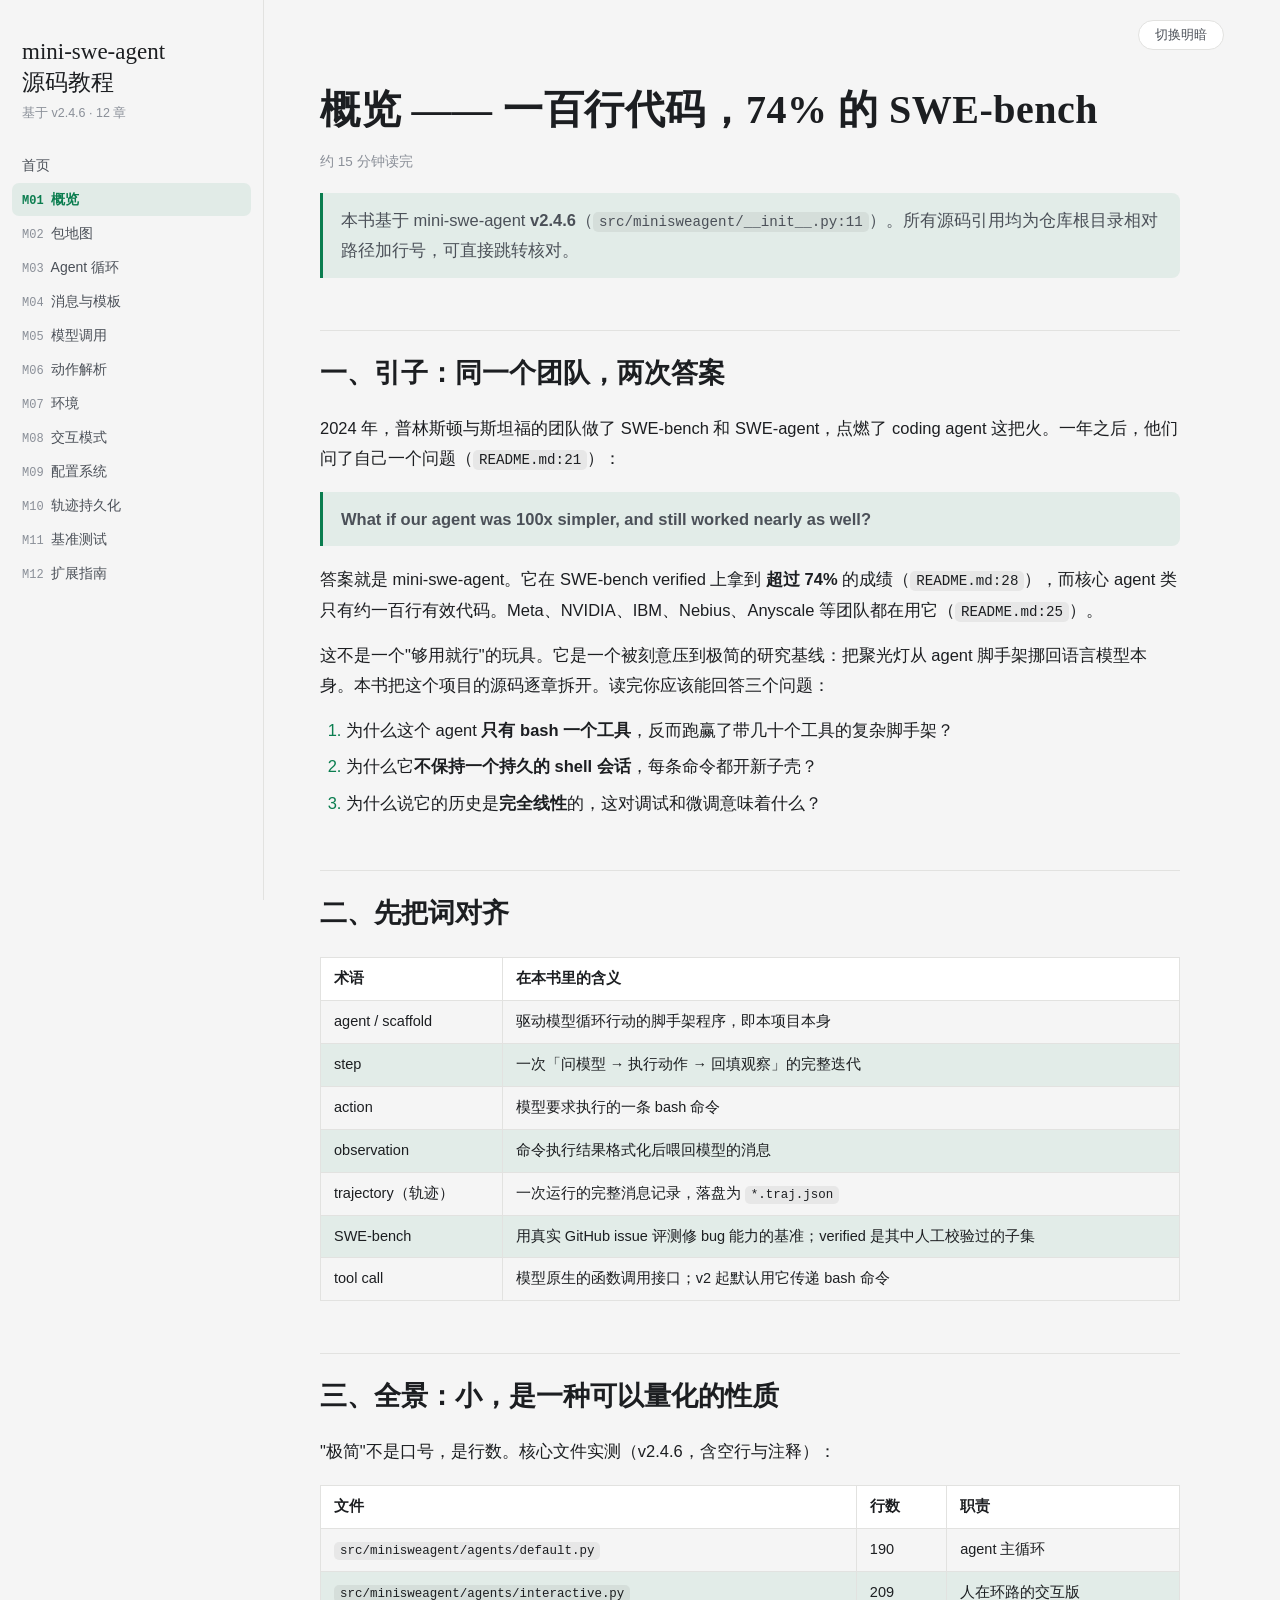
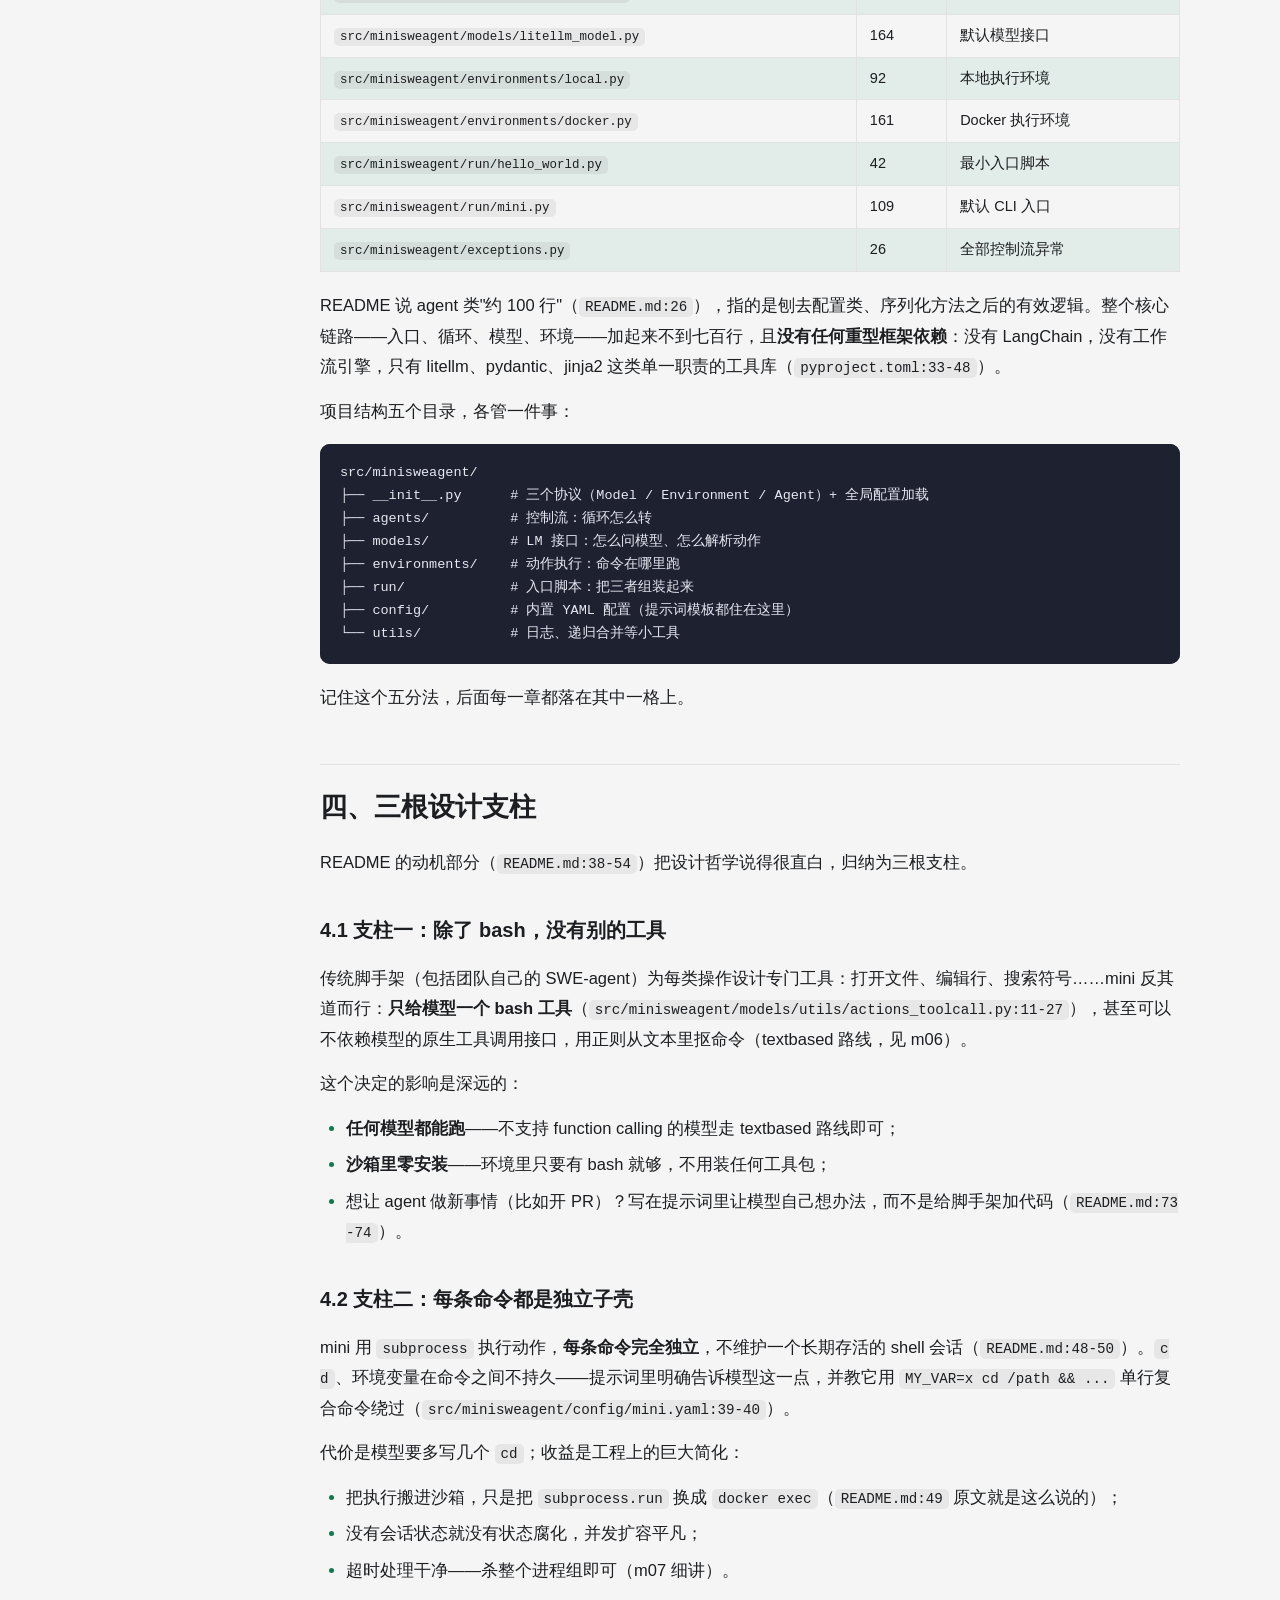
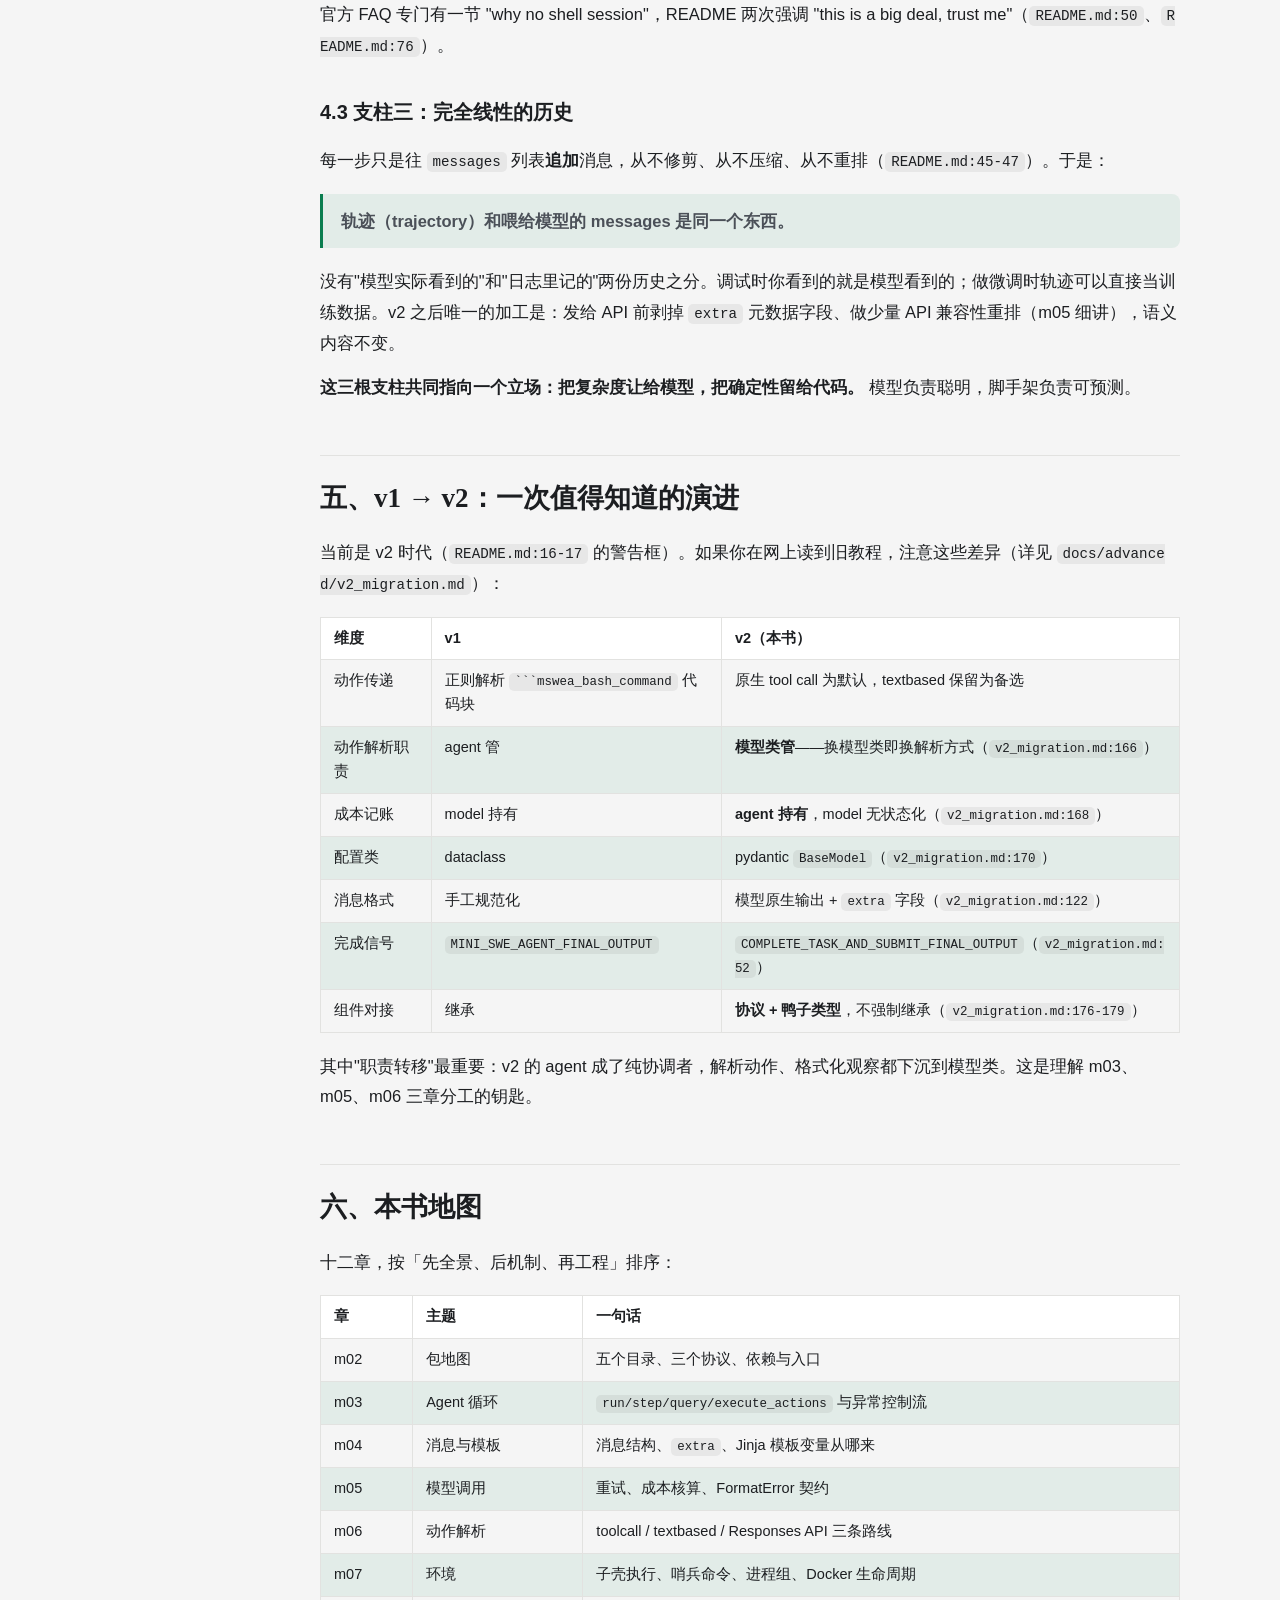
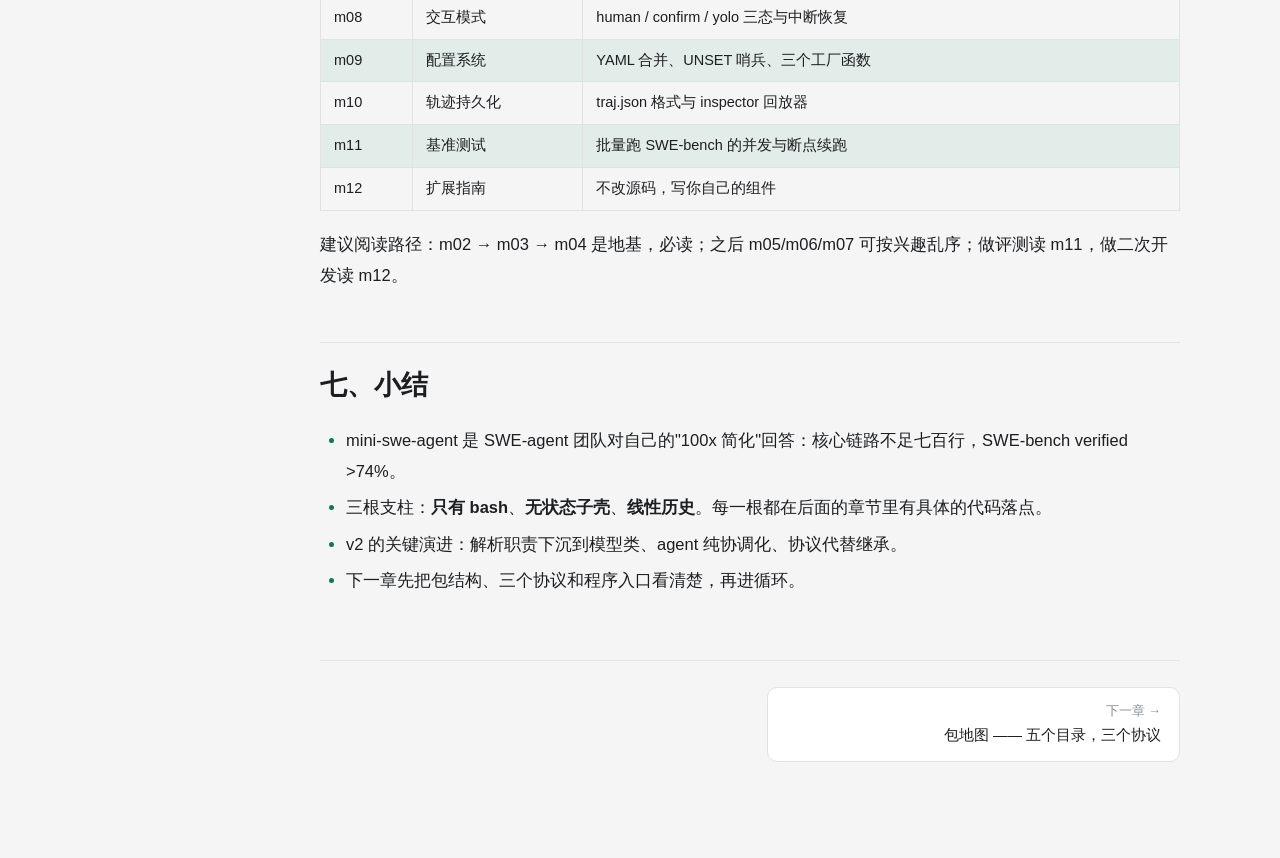
==== modules/m01-overview.html @ eee93232 "docs: mini-swe-agent 源码教程 v1.0（12 章 + 静态站点）" ====
<!DOCTYPE html>
<html lang="zh-CN">
<head>
<meta charset="utf-8">
<meta name="viewport" content="width=device-width, initial-scale=1">
<title>概览 —— 一百行代码，74% 的 SWE-bench | mini-swe-agent 源码教程</title>
<script>(function(){var t=localStorage.getItem("theme");
if(!t){t=matchMedia("(prefers-color-scheme: dark)").matches?"dark":"light";}
document.documentElement.dataset.theme=t;})();</script>
<link rel="stylesheet" href="../styles.css">
<link rel="stylesheet" href="../pygments.css">
</head>
<body>
<div class="page">
<aside class="sidebar">
  <p class="book-title">mini-swe-agent<br>源码教程</p>
  <p class="book-sub">基于 v2.4.6 · 12 章</p>
  <nav><a href="../index.html">首页</a>
<a href="../modules/m01-overview.html" class="active"><span class="no">M01</span>概览</a>
<a href="../modules/m02-package-map.html"><span class="no">M02</span>包地图</a>
<a href="../modules/m03-agent-loop.html"><span class="no">M03</span>Agent 循环</a>
<a href="../modules/m04-messages-templates.html"><span class="no">M04</span>消息与模板</a>
<a href="../modules/m05-model-call.html"><span class="no">M05</span>模型调用</a>
<a href="../modules/m06-actions.html"><span class="no">M06</span>动作解析</a>
<a href="../modules/m07-environments.html"><span class="no">M07</span>环境</a>
<a href="../modules/m08-interactive.html"><span class="no">M08</span>交互模式</a>
<a href="../modules/m09-config.html"><span class="no">M09</span>配置系统</a>
<a href="../modules/m10-trajectory.html"><span class="no">M10</span>轨迹持久化</a>
<a href="../modules/m11-swebench.html"><span class="no">M11</span>基准测试</a>
<a href="../modules/m12-extending.html"><span class="no">M12</span>扩展指南</a></nav>
</aside>
<div class="main">
  <div class="topbar"><button class="theme-toggle" onclick="toggleTheme()">切换明暗</button></div>
  <div class="content">
<h1>概览 —— 一百行代码，74% 的 SWE-bench</h1>
<p class="meta">约 15 分钟读完</p><blockquote>
<p>本书基于 mini-swe-agent <strong>v2.4.6</strong>（<code>src/minisweagent/__init__.py:11</code>）。所有源码引用均为仓库根目录相对路径加行号，可直接跳转核对。</p>
</blockquote>
<h2>一、引子：同一个团队，两次答案</h2>
<p>2024 年，普林斯顿与斯坦福的团队做了 SWE-bench 和 SWE-agent，点燃了 coding agent 这把火。一年之后，他们问了自己一个问题（<code>README.md:21</code>）：</p>
<blockquote>
<p><strong>What if our agent was 100x simpler, and still worked nearly as well?</strong></p>
</blockquote>
<p>答案就是 mini-swe-agent。它在 SWE-bench verified 上拿到 <strong>超过 74%</strong> 的成绩（<code>README.md:28</code>），而核心 agent 类只有约一百行有效代码。Meta、NVIDIA、IBM、Nebius、Anyscale 等团队都在用它（<code>README.md:25</code>）。</p>
<p>这不是一个"够用就行"的玩具。它是一个被刻意压到极简的研究基线：把聚光灯从 agent 脚手架挪回语言模型本身。本书把这个项目的源码逐章拆开。读完你应该能回答三个问题：</p>
<ol>
<li>为什么这个 agent <strong>只有 bash 一个工具</strong>，反而跑赢了带几十个工具的复杂脚手架？</li>
<li>为什么它<strong>不保持一个持久的 shell 会话</strong>，每条命令都开新子壳？</li>
<li>为什么说它的历史是<strong>完全线性</strong>的，这对调试和微调意味着什么？</li>
</ol>
<h2>二、先把词对齐</h2>
<div class="table-wrap"><table>
<thead>
<tr>
<th>术语</th>
<th>在本书里的含义</th>
</tr>
</thead>
<tbody>
<tr>
<td>agent / scaffold</td>
<td>驱动模型循环行动的脚手架程序，即本项目本身</td>
</tr>
<tr>
<td>step</td>
<td>一次「问模型 → 执行动作 → 回填观察」的完整迭代</td>
</tr>
<tr>
<td>action</td>
<td>模型要求执行的一条 bash 命令</td>
</tr>
<tr>
<td>observation</td>
<td>命令执行结果格式化后喂回模型的消息</td>
</tr>
<tr>
<td>trajectory（轨迹）</td>
<td>一次运行的完整消息记录，落盘为 <code>*.traj.json</code></td>
</tr>
<tr>
<td>SWE-bench</td>
<td>用真实 GitHub issue 评测修 bug 能力的基准；verified 是其中人工校验过的子集</td>
</tr>
<tr>
<td>tool call</td>
<td>模型原生的函数调用接口；v2 起默认用它传递 bash 命令</td>
</tr>
</tbody>
</table></div>
<h2>三、全景：小，是一种可以量化的性质</h2>
<p>"极简"不是口号，是行数。核心文件实测（v2.4.6，含空行与注释）：</p>
<div class="table-wrap"><table>
<thead>
<tr>
<th>文件</th>
<th>行数</th>
<th>职责</th>
</tr>
</thead>
<tbody>
<tr>
<td><code>src/minisweagent/agents/default.py</code></td>
<td>190</td>
<td>agent 主循环</td>
</tr>
<tr>
<td><code>src/minisweagent/agents/interactive.py</code></td>
<td>209</td>
<td>人在环路的交互版</td>
</tr>
<tr>
<td><code>src/minisweagent/models/litellm_model.py</code></td>
<td>164</td>
<td>默认模型接口</td>
</tr>
<tr>
<td><code>src/minisweagent/environments/local.py</code></td>
<td>92</td>
<td>本地执行环境</td>
</tr>
<tr>
<td><code>src/minisweagent/environments/docker.py</code></td>
<td>161</td>
<td>Docker 执行环境</td>
</tr>
<tr>
<td><code>src/minisweagent/run/hello_world.py</code></td>
<td>42</td>
<td>最小入口脚本</td>
</tr>
<tr>
<td><code>src/minisweagent/run/mini.py</code></td>
<td>109</td>
<td>默认 CLI 入口</td>
</tr>
<tr>
<td><code>src/minisweagent/exceptions.py</code></td>
<td>26</td>
<td>全部控制流异常</td>
</tr>
</tbody>
</table></div>
<p>README 说 agent 类"约 100 行"（<code>README.md:26</code>），指的是刨去配置类、序列化方法之后的有效逻辑。整个核心链路——入口、循环、模型、环境——加起来不到七百行，且<strong>没有任何重型框架依赖</strong>：没有 LangChain，没有工作流引擎，只有 litellm、pydantic、jinja2 这类单一职责的工具库（<code>pyproject.toml:33-48</code>）。</p>
<p>项目结构五个目录，各管一件事：</p>
<div class="codehilite"><pre><span></span><code>src/minisweagent/
├── __init__.py      # 三个协议（Model / Environment / Agent）+ 全局配置加载
├── agents/          # 控制流：循环怎么转
├── models/          # LM 接口：怎么问模型、怎么解析动作
├── environments/    # 动作执行：命令在哪里跑
├── run/             # 入口脚本：把三者组装起来
├── config/          # 内置 YAML 配置（提示词模板都住在这里）
└── utils/           # 日志、递归合并等小工具
</code></pre></div>

<p>记住这个五分法，后面每一章都落在其中一格上。</p>
<h2>四、三根设计支柱</h2>
<p>README 的动机部分（<code>README.md:38-54</code>）把设计哲学说得很直白，归纳为三根支柱。</p>
<h3>4.1 支柱一：除了 bash，没有别的工具</h3>
<p>传统脚手架（包括团队自己的 SWE-agent）为每类操作设计专门工具：打开文件、编辑行、搜索符号……mini 反其道而行：<strong>只给模型一个 bash 工具</strong>（<code>src/minisweagent/models/utils/actions_toolcall.py:11-27</code>），甚至可以不依赖模型的原生工具调用接口，用正则从文本里抠命令（textbased 路线，见 m06）。</p>
<p>这个决定的影响是深远的：</p>
<ul>
<li><strong>任何模型都能跑</strong>——不支持 function calling 的模型走 textbased 路线即可；</li>
<li><strong>沙箱里零安装</strong>——环境里只要有 bash 就够，不用装任何工具包；</li>
<li>想让 agent 做新事情（比如开 PR）？写在提示词里让模型自己想办法，而不是给脚手架加代码（<code>README.md:73-74</code>）。</li>
</ul>
<h3>4.2 支柱二：每条命令都是独立子壳</h3>
<p>mini 用 <code>subprocess</code> 执行动作，<strong>每条命令完全独立</strong>，不维护一个长期存活的 shell 会话（<code>README.md:48-50</code>）。<code>cd</code>、环境变量在命令之间不持久——提示词里明确告诉模型这一点，并教它用 <code>MY_VAR=x cd /path &amp;&amp; ...</code> 单行复合命令绕过（<code>src/minisweagent/config/mini.yaml:39-40</code>）。</p>
<p>代价是模型要多写几个 <code>cd</code>；收益是工程上的巨大简化：</p>
<ul>
<li>把执行搬进沙箱，只是把 <code>subprocess.run</code> 换成 <code>docker exec</code>（<code>README.md:49</code> 原文就是这么说的）；</li>
<li>没有会话状态就没有状态腐化，并发扩容平凡；</li>
<li>超时处理干净——杀整个进程组即可（m07 细讲）。</li>
</ul>
<p>官方 FAQ 专门有一节 "why no shell session"，README 两次强调 "this is a big deal, trust me"（<code>README.md:50</code>、<code>README.md:76</code>）。</p>
<h3>4.3 支柱三：完全线性的历史</h3>
<p>每一步只是往 <code>messages</code> 列表<strong>追加</strong>消息，从不修剪、从不压缩、从不重排（<code>README.md:45-47</code>）。于是：</p>
<blockquote>
<p><strong>轨迹（trajectory）和喂给模型的 messages 是同一个东西。</strong></p>
</blockquote>
<p>没有"模型实际看到的"和"日志里记的"两份历史之分。调试时你看到的就是模型看到的；做微调时轨迹可以直接当训练数据。v2 之后唯一的加工是：发给 API 前剥掉 <code>extra</code> 元数据字段、做少量 API 兼容性重排（m05 细讲），语义内容不变。</p>
<p><strong>这三根支柱共同指向一个立场：把复杂度让给模型，把确定性留给代码。</strong> 模型负责聪明，脚手架负责可预测。</p>
<h2>五、v1 → v2：一次值得知道的演进</h2>
<p>当前是 v2 时代（<code>README.md:16-17</code> 的警告框）。如果你在网上读到旧教程，注意这些差异（详见 <code>docs/advanced/v2_migration.md</code>）：</p>
<div class="table-wrap"><table>
<thead>
<tr>
<th>维度</th>
<th>v1</th>
<th>v2（本书）</th>
</tr>
</thead>
<tbody>
<tr>
<td>动作传递</td>
<td>正则解析 <code>```mswea_bash_command</code> 代码块</td>
<td>原生 tool call 为默认，textbased 保留为备选</td>
</tr>
<tr>
<td>动作解析职责</td>
<td>agent 管</td>
<td><strong>模型类管</strong>——换模型类即换解析方式（<code>v2_migration.md:166</code>）</td>
</tr>
<tr>
<td>成本记账</td>
<td>model 持有</td>
<td><strong>agent 持有</strong>，model 无状态化（<code>v2_migration.md:168</code>）</td>
</tr>
<tr>
<td>配置类</td>
<td>dataclass</td>
<td>pydantic <code>BaseModel</code>（<code>v2_migration.md:170</code>）</td>
</tr>
<tr>
<td>消息格式</td>
<td>手工规范化</td>
<td>模型原生输出 + <code>extra</code> 字段（<code>v2_migration.md:122</code>）</td>
</tr>
<tr>
<td>完成信号</td>
<td><code>MINI_SWE_AGENT_FINAL_OUTPUT</code></td>
<td><code>COMPLETE_TASK_AND_SUBMIT_FINAL_OUTPUT</code>（<code>v2_migration.md:52</code>）</td>
</tr>
<tr>
<td>组件对接</td>
<td>继承</td>
<td><strong>协议 + 鸭子类型</strong>，不强制继承（<code>v2_migration.md:176-179</code>）</td>
</tr>
</tbody>
</table></div>
<p>其中"职责转移"最重要：v2 的 agent 成了纯协调者，解析动作、格式化观察都下沉到模型类。这是理解 m03、m05、m06 三章分工的钥匙。</p>
<h2>六、本书地图</h2>
<p>十二章，按「先全景、后机制、再工程」排序：</p>
<div class="table-wrap"><table>
<thead>
<tr>
<th>章</th>
<th>主题</th>
<th>一句话</th>
</tr>
</thead>
<tbody>
<tr>
<td>m02</td>
<td>包地图</td>
<td>五个目录、三个协议、依赖与入口</td>
</tr>
<tr>
<td>m03</td>
<td>Agent 循环</td>
<td><code>run/step/query/execute_actions</code> 与异常控制流</td>
</tr>
<tr>
<td>m04</td>
<td>消息与模板</td>
<td>消息结构、<code>extra</code>、Jinja 模板变量从哪来</td>
</tr>
<tr>
<td>m05</td>
<td>模型调用</td>
<td>重试、成本核算、FormatError 契约</td>
</tr>
<tr>
<td>m06</td>
<td>动作解析</td>
<td>toolcall / textbased / Responses API 三条路线</td>
</tr>
<tr>
<td>m07</td>
<td>环境</td>
<td>子壳执行、哨兵命令、进程组、Docker 生命周期</td>
</tr>
<tr>
<td>m08</td>
<td>交互模式</td>
<td>human / confirm / yolo 三态与中断恢复</td>
</tr>
<tr>
<td>m09</td>
<td>配置系统</td>
<td>YAML 合并、UNSET 哨兵、三个工厂函数</td>
</tr>
<tr>
<td>m10</td>
<td>轨迹持久化</td>
<td>traj.json 格式与 inspector 回放器</td>
</tr>
<tr>
<td>m11</td>
<td>基准测试</td>
<td>批量跑 SWE-bench 的并发与断点续跑</td>
</tr>
<tr>
<td>m12</td>
<td>扩展指南</td>
<td>不改源码，写你自己的组件</td>
</tr>
</tbody>
</table></div>
<p>建议阅读路径：m02 → m03 → m04 是地基，必读；之后 m05/m06/m07 可按兴趣乱序；做评测读 m11，做二次开发读 m12。</p>
<h2>七、小结</h2>
<ul>
<li>mini-swe-agent 是 SWE-agent 团队对自己的"100x 简化"回答：核心链路不足七百行，SWE-bench verified &gt;74%。</li>
<li>三根支柱：<strong>只有 bash</strong>、<strong>无状态子壳</strong>、<strong>线性历史</strong>。每一根都在后面的章节里有具体的代码落点。</li>
<li>v2 的关键演进：解析职责下沉到模型类、agent 纯协调化、协议代替继承。</li>
<li>下一章先把包结构、三个协议和程序入口看清楚，再进循环。</li>
</ul>
<div class="pager"><a class="next" href="m02-package-map.html"><span class="dir">下一章 →</span>包地图 —— 五个目录，三个协议</a></div>
  </div>
</div>
</div>
<script>function toggleTheme(){var h=document.documentElement;
var t=h.dataset.theme==="dark"?"light":"dark";h.dataset.theme=t;localStorage.setItem("theme",t);}</script>
</body>
</html>
---- styles.css ----
/* mini-swe-agent 源码教程 —— 无框架手写样式
   设计参考 pi-agent-book：纸面底色 / 暗色模式 / 衬线标题 / 常暗代码块 */

:root {
  --paper: #f5f5f5;
  --panel: #ffffff;
  --ink: #1c1e21;
  --ink-soft: #4b5058;
  --ink-faint: #8a8f98;
  --line: #e2e2e0;
  --accent: #0a7d4f;
  --accent-soft: rgba(10, 125, 79, 0.08);
  --code-bg: #1e2130;
  --code-ink: #e6e8f0;
  --inline-code-bg: rgba(0, 0, 0, 0.06);
  --font-display: "Instrument Serif", "Noto Serif SC", "Songti SC", "SimSun", Georgia, serif;
  --font-body: -apple-system, "Segoe UI", "PingFang SC", "Hiragino Sans GB", "Microsoft YaHei", sans-serif;
  --font-mono: "SF Mono", "Cascadia Code", Consolas, "Courier New", monospace;
  --page-max: 1480px;
  --sidebar-w: 264px;
  --fs-h1: 40px;
  --fs-h2: 27px;
  --fs-h3: 20px;
}

html[data-theme="dark"] {
  --paper: #16181f;
  --panel: #1d2029;
  --ink: #e4e6eb;
  --ink-soft: #a8adb8;
  --ink-faint: #6b7180;
  --line: #2c303c;
  --accent: #4cc38a;
  --accent-soft: rgba(76, 195, 138, 0.1);
  --inline-code-bg: rgba(255, 255, 255, 0.09);
}

* { box-sizing: border-box; }

html { scroll-behavior: smooth; }

body {
  margin: 0;
  background: var(--paper);
  color: var(--ink);
  font-family: var(--font-body);
  font-size: 16.5px;
  line-height: 1.85;
  transition: background 0.25s, color 0.25s;
}

/* ===== 布局骨架 ===== */
.page {
  max-width: var(--page-max);
  margin: 0 auto;
  display: flex;
  min-height: 100vh;
}

.sidebar {
  width: var(--sidebar-w);
  flex-shrink: 0;
  border-right: 1px solid var(--line);
  padding: 36px 22px 40px;
  position: sticky;
  top: 0;
  height: 100vh;
  overflow-y: auto;
}

.sidebar .book-title {
  font-family: var(--font-display);
  font-size: 23px;
  line-height: 1.35;
  margin: 0 0 4px;
}

.sidebar .book-sub {
  font-size: 12.5px;
  color: var(--ink-faint);
  margin: 0 0 24px;
}

.sidebar nav a {
  display: block;
  padding: 6px 10px;
  margin: 1px -10px;
  border-radius: 7px;
  color: var(--ink-soft);
  text-decoration: none;
  font-size: 14px;
  line-height: 1.5;
}

.sidebar nav a:hover { background: var(--accent-soft); color: var(--ink); }
.sidebar nav a.active { background: var(--accent-soft); color: var(--accent); font-weight: 600; }
.sidebar nav a .no { color: var(--ink-faint); font-family: var(--font-mono); font-size: 12px; margin-right: 7px; }
.sidebar nav a.active .no { color: var(--accent); }

.main {
  flex: 1;
  min-width: 0;
  padding: 0 56px 80px;
}

.topbar {
  display: flex;
  justify-content: flex-end;
  align-items: center;
  gap: 14px;
  padding: 20px 0 8px;
  position: sticky;
  top: 0;
  background: var(--paper);
  z-index: 10;
}

.theme-toggle {
  border: 1px solid var(--line);
  background: var(--panel);
  color: var(--ink-soft);
  border-radius: 999px;
  padding: 5px 16px;
  font-size: 13px;
  cursor: pointer;
  font-family: var(--font-body);
}
.theme-toggle:hover { color: var(--accent); border-color: var(--accent); }

.content { max-width: 860px; }

/* ===== 正文排版 ===== */
.content h1 {
  font-family: var(--font-display);
  font-size: var(--fs-h1);
  line-height: 1.3;
  font-weight: 600;
  margin: 26px 0 10px;
  letter-spacing: 0.5px;
}

.content h2 {
  font-family: var(--font-display);
  font-size: var(--fs-h2);
  font-weight: 600;
  margin: 52px 0 14px;
  padding-top: 18px;
  border-top: 1px solid var(--line);
}

.content h3 {
  font-size: var(--fs-h3);
  font-weight: 600;
  margin: 34px 0 10px;
}

.content p { margin: 14px 0; }

.content a { color: var(--accent); text-decoration: none; }
.content a:hover { text-decoration: underline; }

.content strong { font-weight: 650; }

.content blockquote {
  margin: 18px 0;
  padding: 4px 18px;
  border-left: 3px solid var(--accent);
  background: var(--accent-soft);
  border-radius: 0 8px 8px 0;
  color: var(--ink-soft);
}
.content blockquote p { margin: 8px 0; }

.meta {
  color: var(--ink-faint);
  font-size: 13.5px;
  margin: 6px 0 30px;
}

/* ===== 代码 ===== */
.content code {
  font-family: var(--font-mono);
  font-size: 0.86em;
  background: var(--inline-code-bg);
  padding: 2px 6px;
  border-radius: 5px;
  word-break: break-all;
}

.content pre {
  background: var(--code-bg);
  color: var(--code-ink);
  border-radius: 10px;
  padding: 18px 20px;
  overflow-x: auto;
  font-size: 13.5px;
  line-height: 1.7;
  margin: 18px 0;
}

.content pre code {
  background: none;
  padding: 0;
  font-size: inherit;
  word-break: normal;
  color: inherit;
}

.codehilite { background: var(--code-bg); border-radius: 10px; margin: 18px 0; }
.codehilite pre { margin: 0; }

/* ===== 表格 ===== */
.table-wrap { overflow-x: auto; margin: 18px 0; }

.content table {
  border-collapse: collapse;
  width: 100%;
  font-size: 14.5px;
  line-height: 1.65;
}

.content th, .content td {
  border: 1px solid var(--line);
  padding: 9px 13px;
  text-align: left;
  vertical-align: top;
  overflow-wrap: break-word;
}

.content th { background: var(--panel); font-weight: 650; }
.content tr:nth-child(even) td { background: var(--accent-soft); }

/* ===== 列表 ===== */
.content ul, .content ol { padding-left: 26px; margin: 14px 0; }
.content li { margin: 6px 0; }
.content li::marker { color: var(--accent); }

/* ===== 上一章 / 下一章 ===== */
.pager {
  display: flex;
  justify-content: space-between;
  gap: 16px;
  margin-top: 64px;
  padding-top: 26px;
  border-top: 1px solid var(--line);
}

.pager a {
  flex: 1;
  max-width: 48%;
  border: 1px solid var(--line);
  border-radius: 10px;
  padding: 14px 18px;
  text-decoration: none;
  color: var(--ink);
  background: var(--panel);
  font-size: 14.5px;
  line-height: 1.55;
}
.pager a:hover { border-color: var(--accent); }
.pager a.next { text-align: right; margin-left: auto; }
.pager .dir { display: block; color: var(--ink-faint); font-size: 12.5px; margin-bottom: 3px; }
.pager a:hover .dir { color: var(--accent); }

/* ===== 首页 ===== */
.hero { padding: 72px 0 20px; max-width: 860px; }
.hero h1 {
  font-family: var(--font-display);
  font-size: 52px;
  line-height: 1.2;
  margin: 0 0 16px;
  font-weight: 600;
}
.hero .tagline { font-size: 18px; color: var(--ink-soft); margin: 0 0 10px; }
.hero .stats { color: var(--ink-faint); font-size: 14px; font-family: var(--font-mono); }

.cards {
  display: grid;
  grid-template-columns: repeat(auto-fill, minmax(330px, 1fr));
  gap: 18px;
  margin: 44px 0 60px;
  max-width: 1100px;
}

.card {
  border: 1px solid var(--line);
  border-radius: 12px;
  padding: 22px 24px;
  background: var(--panel);
  text-decoration: none;
  color: var(--ink);
  display: block;
  transition: border-color 0.15s, transform 0.15s;
}
.card:hover { border-color: var(--accent); transform: translateY(-2px); }
.card .no { font-family: var(--font-mono); font-size: 12.5px; color: var(--accent); letter-spacing: 1px; }
.card h3 { font-family: var(--font-display); font-size: 20px; margin: 8px 0 8px; line-height: 1.4; font-weight: 600; }
.card p { margin: 0; font-size: 14px; color: var(--ink-soft); line-height: 1.7; }
.card .rt { display: block; margin-top: 12px; font-size: 12px; color: var(--ink-faint); font-family: var(--font-mono); }

.colophon {
  max-width: 860px;
  color: var(--ink-faint);
  font-size: 13.5px;
  border-top: 1px solid var(--line);
  padding-top: 22px;
  padding-bottom: 40px;
  line-height: 1.8;
}
.colophon a { color: var(--accent); text-decoration: none; }

/* ===== 响应式 ===== */
@media (max-width: 960px) {
  .sidebar { display: none; }
  .main { padding: 0 22px 60px; }
  :root { --fs-h1: 30px; --fs-h2: 23px; }
  .hero h1 { font-size: 36px; }
  .hero { padding-top: 40px; }
}
---- pygments.css ----
pre { line-height: 125%; }
td.linenos .normal { color: inherit; background-color: transparent; padding-left: 5px; padding-right: 5px; }
span.linenos { color: inherit; background-color: transparent; padding-left: 5px; padding-right: 5px; }
td.linenos .special { color: #000000; background-color: #ffffc0; padding-left: 5px; padding-right: 5px; }
span.linenos.special { color: #000000; background-color: #ffffc0; padding-left: 5px; padding-right: 5px; }
.codehilite .hll { background-color: #49483e }
.codehilite { background: #272822; color: #F8F8F2 }
.codehilite .c { color: #959077 } /* Comment */
.codehilite .err { color: #ED007E; background-color: #1E0010 } /* Error */
.codehilite .esc { color: #F8F8F2 } /* Escape */
.codehilite .g { color: #F8F8F2 } /* Generic */
.codehilite .k { color: #66D9EF } /* Keyword */
.codehilite .l { color: #AE81FF } /* Literal */
.codehilite .n { color: #F8F8F2 } /* Name */
.codehilite .o { color: #FF4689 } /* Operator */
.codehilite .x { color: #F8F8F2 } /* Other */
.codehilite .p { color: #F8F8F2 } /* Punctuation */
.codehilite .ch { color: #959077 } /* Comment.Hashbang */
.codehilite .cm { color: #959077 } /* Comment.Multiline */
.codehilite .cp { color: #959077 } /* Comment.Preproc */
.codehilite .cpf { color: #959077 } /* Comment.PreprocFile */
.codehilite .c1 { color: #959077 } /* Comment.Single */
.codehilite .cs { color: #959077 } /* Comment.Special */
.codehilite .gd { color: #FF4689 } /* Generic.Deleted */
.codehilite .ge { color: #F8F8F2; font-style: italic } /* Generic.Emph */
.codehilite .ges { color: #F8F8F2; font-weight: bold; font-style: italic } /* Generic.EmphStrong */
.codehilite .gr { color: #FF4689 } /* Generic.Error */
.codehilite .gh { color: #F8F8F2 } /* Generic.Heading */
.codehilite .gi { color: #A6E22E } /* Generic.Inserted */
.codehilite .go { color: #66D9EF } /* Generic.Output */
.codehilite .gp { color: #FF4689; font-weight: bold } /* Generic.Prompt */
.codehilite .gs { color: #F8F8F2; font-weight: bold } /* Generic.Strong */
.codehilite .gu { color: #959077 } /* Generic.Subheading */
.codehilite .gt { color: #66D9EF } /* Generic.Traceback */
.codehilite .kc { color: #66D9EF } /* Keyword.Constant */
.codehilite .kd { color: #66D9EF } /* Keyword.Declaration */
.codehilite .kn { color: #FF4689 } /* Keyword.Namespace */
.codehilite .kp { color: #66D9EF } /* Keyword.Pseudo */
.codehilite .kr { color: #66D9EF } /* Keyword.Reserved */
.codehilite .kt { color: #66D9EF } /* Keyword.Type */
.codehilite .ld { color: #E6DB74 } /* Literal.Date */
.codehilite .m { color: #AE81FF } /* Literal.Number */
.codehilite .s { color: #E6DB74 } /* Literal.String */
.codehilite .na { color: #A6E22E } /* Name.Attribute */
.codehilite .nb { color: #A6E22E } /* Name.Builtin */
.codehilite .nc { color: #A6E22E } /* Name.Class */
.codehilite .no { color: #66D9EF } /* Name.Constant */
.codehilite .nd { color: #A6E22E } /* Name.Decorator */
.codehilite .ni { color: #F8F8F2 } /* Name.Entity */
.codehilite .ne { color: #A6E22E } /* Name.Exception */
.codehilite .nf { color: #A6E22E } /* Name.Function */
.codehilite .nl { color: #F8F8F2 } /* Name.Label */
.codehilite .nn { color: #F8F8F2 } /* Name.Namespace */
.codehilite .nx { color: #A6E22E } /* Name.Other */
.codehilite .py { color: #F8F8F2 } /* Name.Property */
.codehilite .nt { color: #FF4689 } /* Name.Tag */
.codehilite .nv { color: #F8F8F2 } /* Name.Variable */
.codehilite .ow { color: #FF4689 } /* Operator.Word */
.codehilite .pm { color: #F8F8F2 } /* Punctuation.Marker */
.codehilite .w { color: #F8F8F2 } /* Text.Whitespace */
.codehilite .mb { color: #AE81FF } /* Literal.Number.Bin */
.codehilite .mf { color: #AE81FF } /* Literal.Number.Float */
.codehilite .mh { color: #AE81FF } /* Literal.Number.Hex */
.codehilite .mi { color: #AE81FF } /* Literal.Number.Integer */
.codehilite .mo { color: #AE81FF } /* Literal.Number.Oct */
.codehilite .sa { color: #E6DB74 } /* Literal.String.Affix */
.codehilite .sb { color: #E6DB74 } /* Literal.String.Backtick */
.codehilite .sc { color: #E6DB74 } /* Literal.String.Char */
.codehilite .dl { color: #E6DB74 } /* Literal.String.Delimiter */
.codehilite .sd { color: #E6DB74 } /* Literal.String.Doc */
.codehilite .s2 { color: #E6DB74 } /* Literal.String.Double */
.codehilite .se { color: #AE81FF } /* Literal.String.Escape */
.codehilite .sh { color: #E6DB74 } /* Literal.String.Heredoc */
.codehilite .si { color: #E6DB74 } /* Literal.String.Interpol */
.codehilite .sx { color: #E6DB74 } /* Literal.String.Other */
.codehilite .sr { color: #E6DB74 } /* Literal.String.Regex */
.codehilite .s1 { color: #E6DB74 } /* Literal.String.Single */
.codehilite .ss { color: #E6DB74 } /* Literal.String.Symbol */
.codehilite .bp { color: #A6E22E } /* Name.Builtin.Pseudo */
.codehilite .fm { color: #A6E22E } /* Name.Function.Magic */
.codehilite .vc { color: #F8F8F2 } /* Name.Variable.Class */
.codehilite .vg { color: #F8F8F2 } /* Name.Variable.Global */
.codehilite .vi { color: #F8F8F2 } /* Name.Variable.Instance */
.codehilite .vm { color: #F8F8F2 } /* Name.Variable.Magic */
.codehilite .il { color: #AE81FF } /* Literal.Number.Integer.Long */
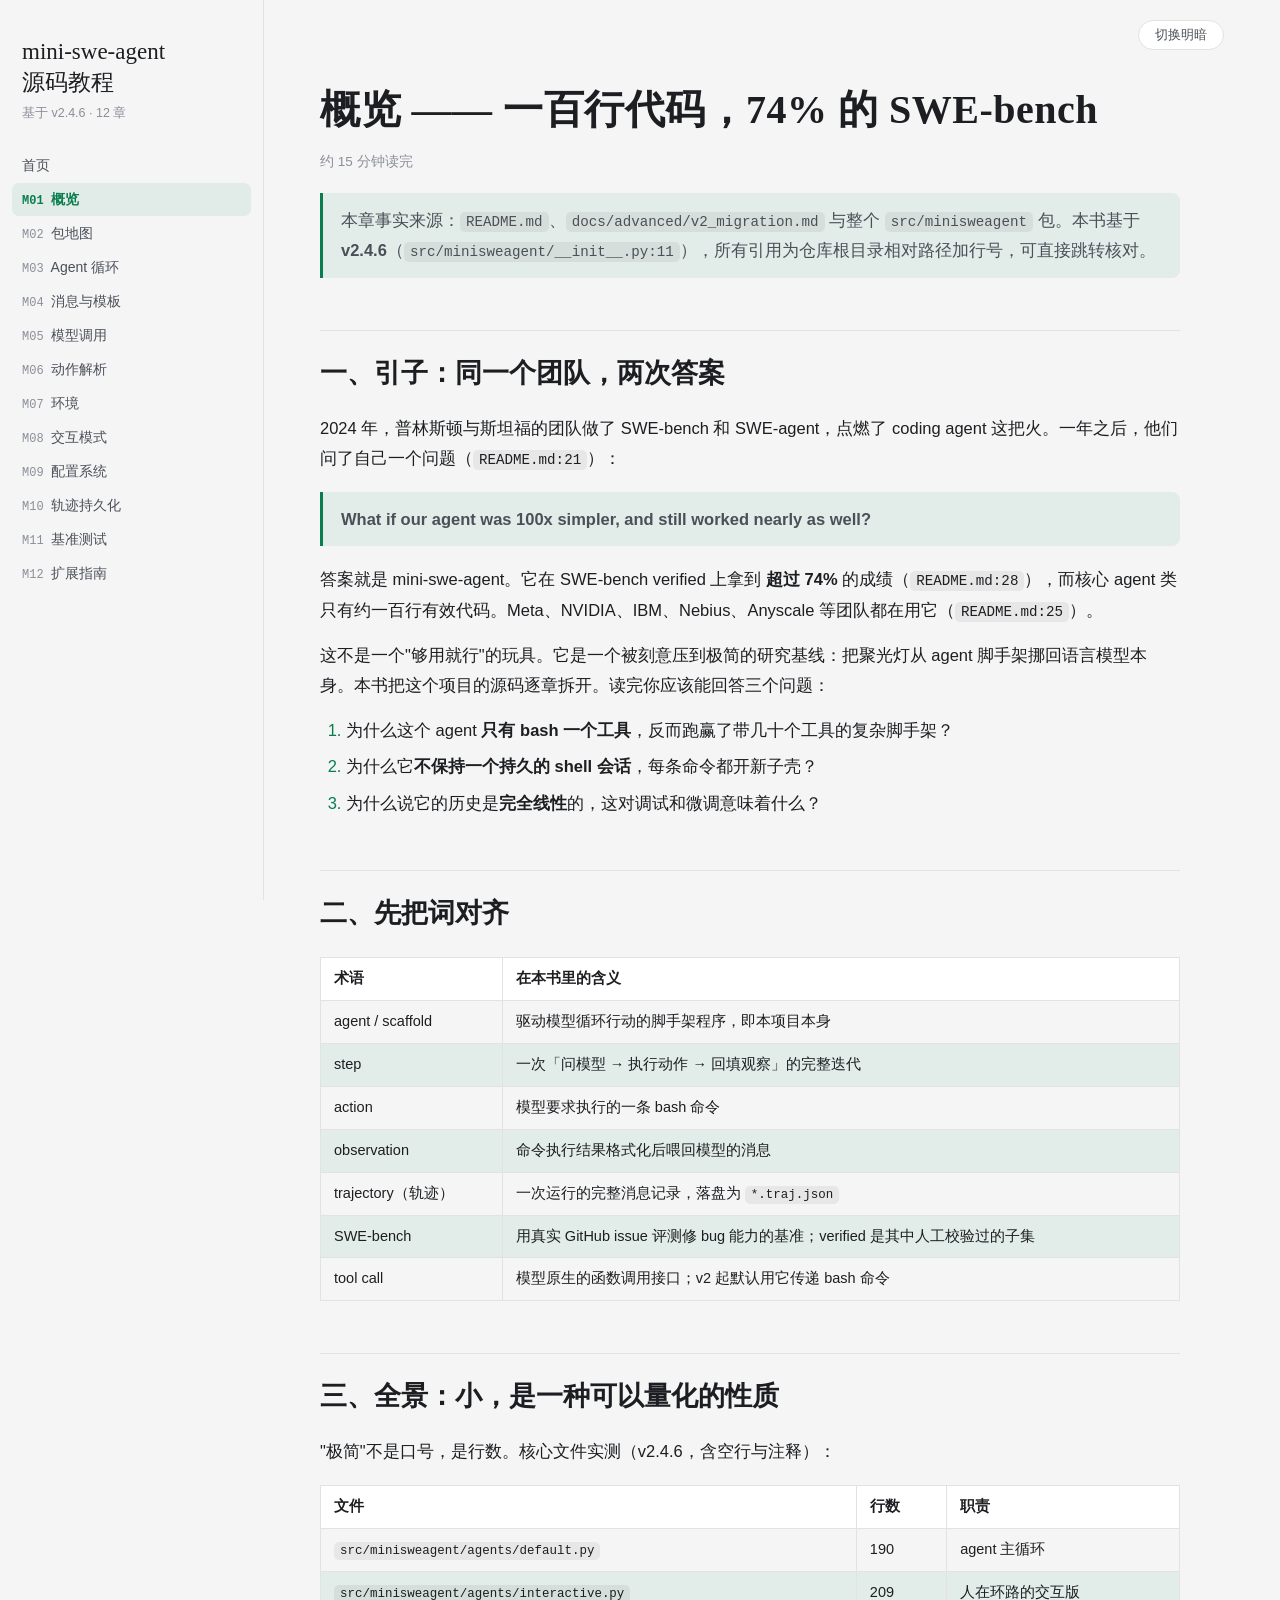
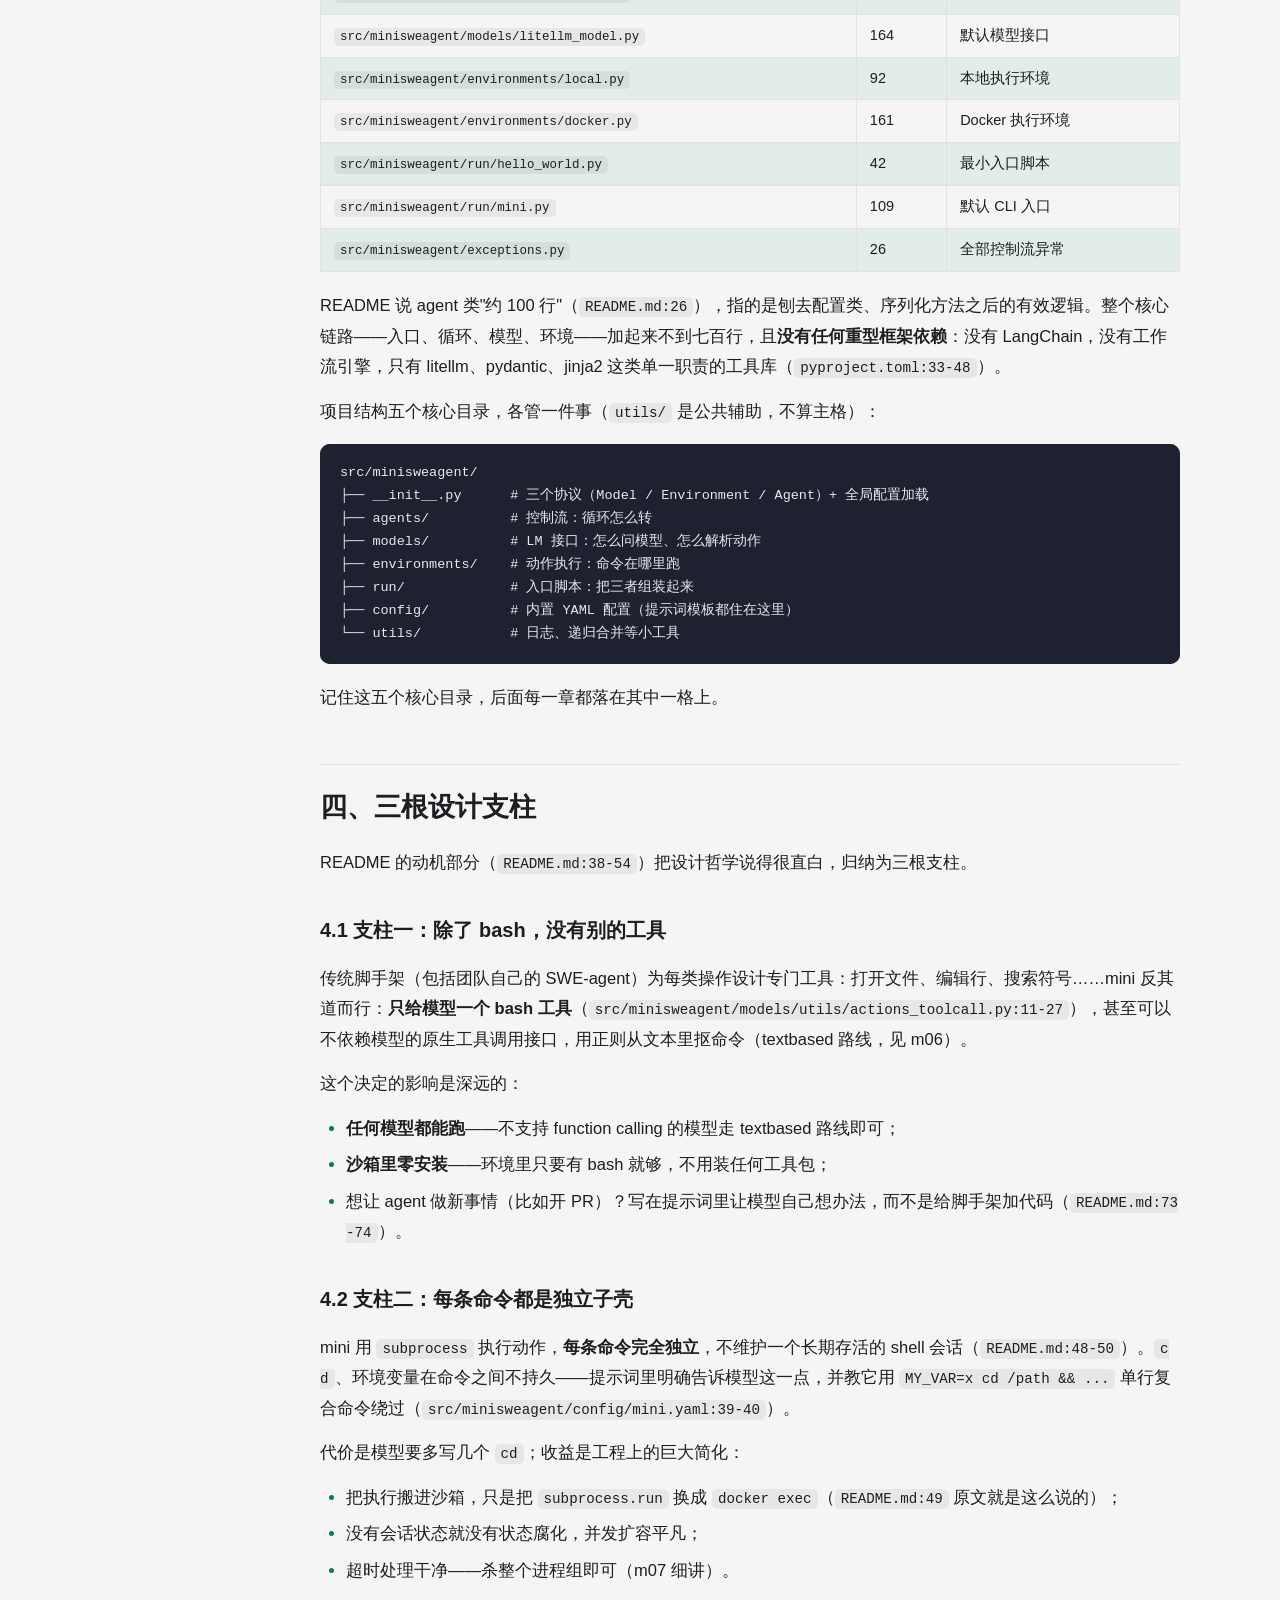
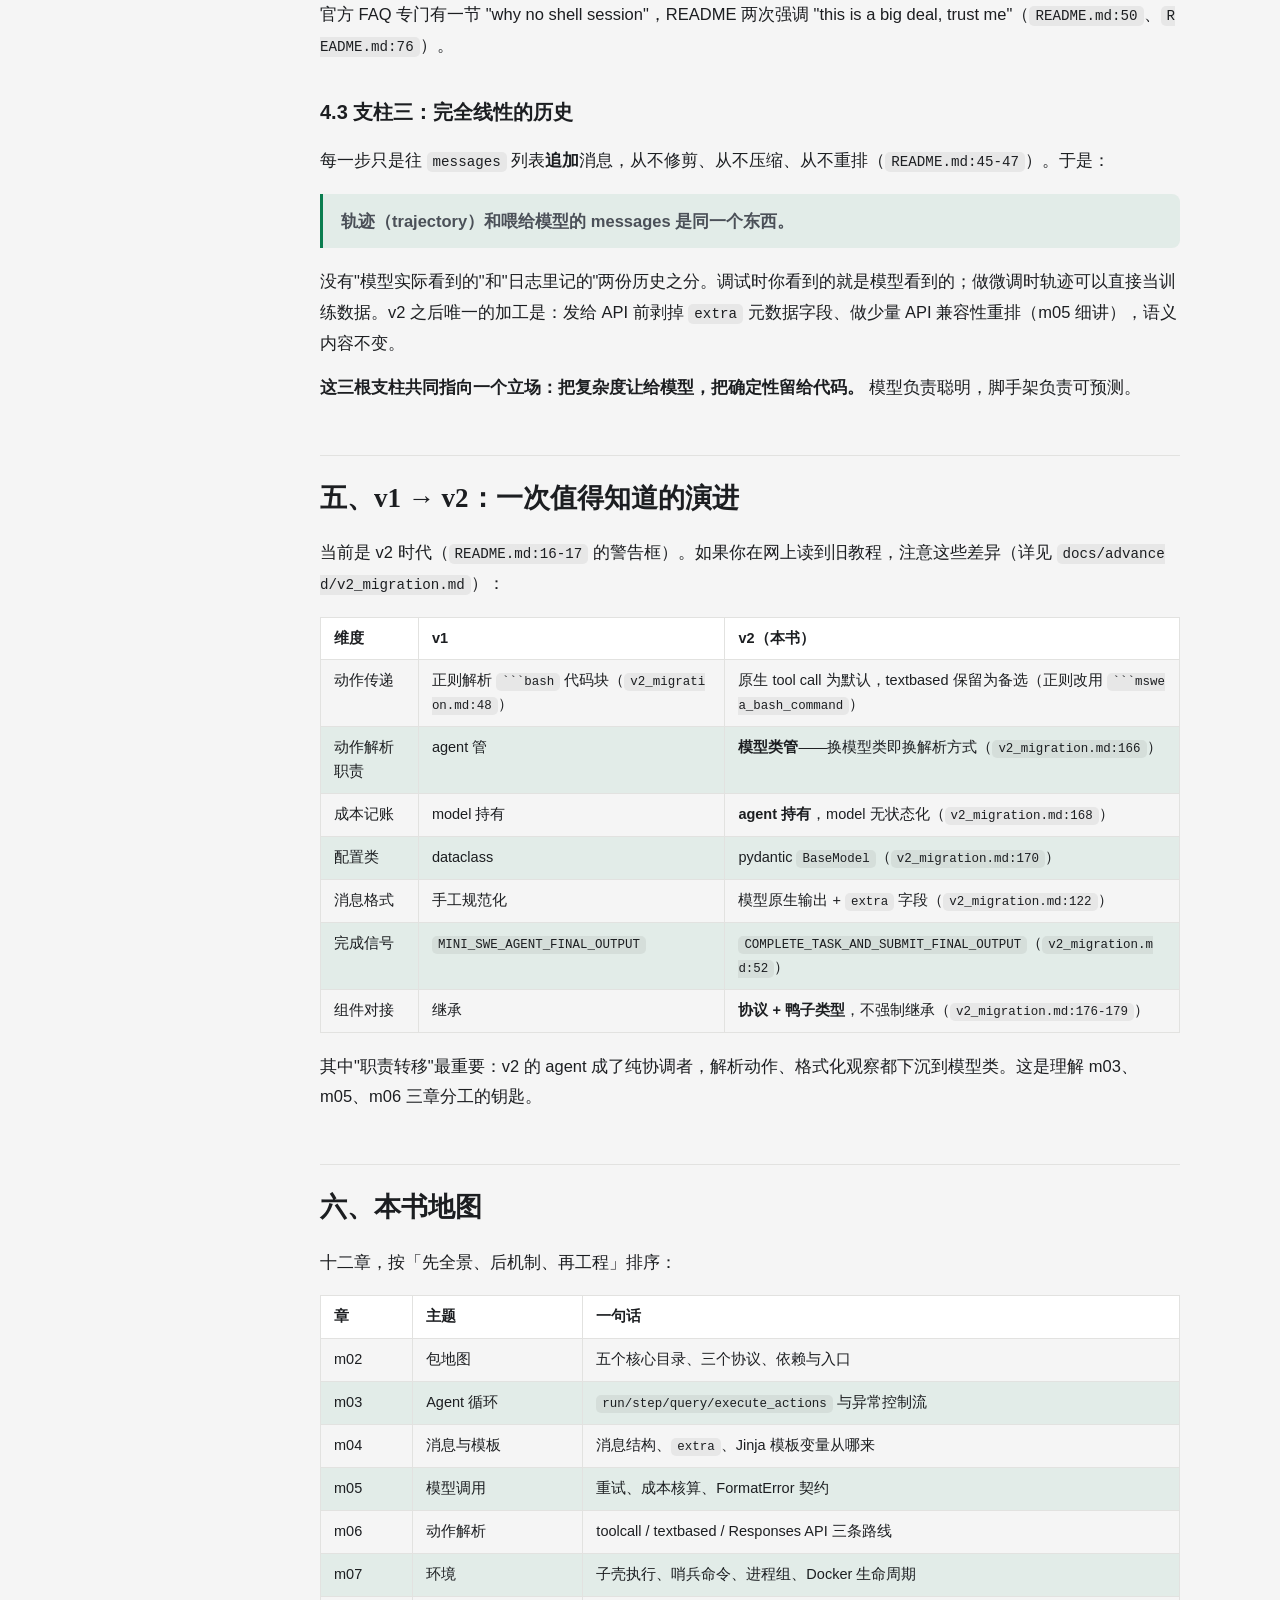
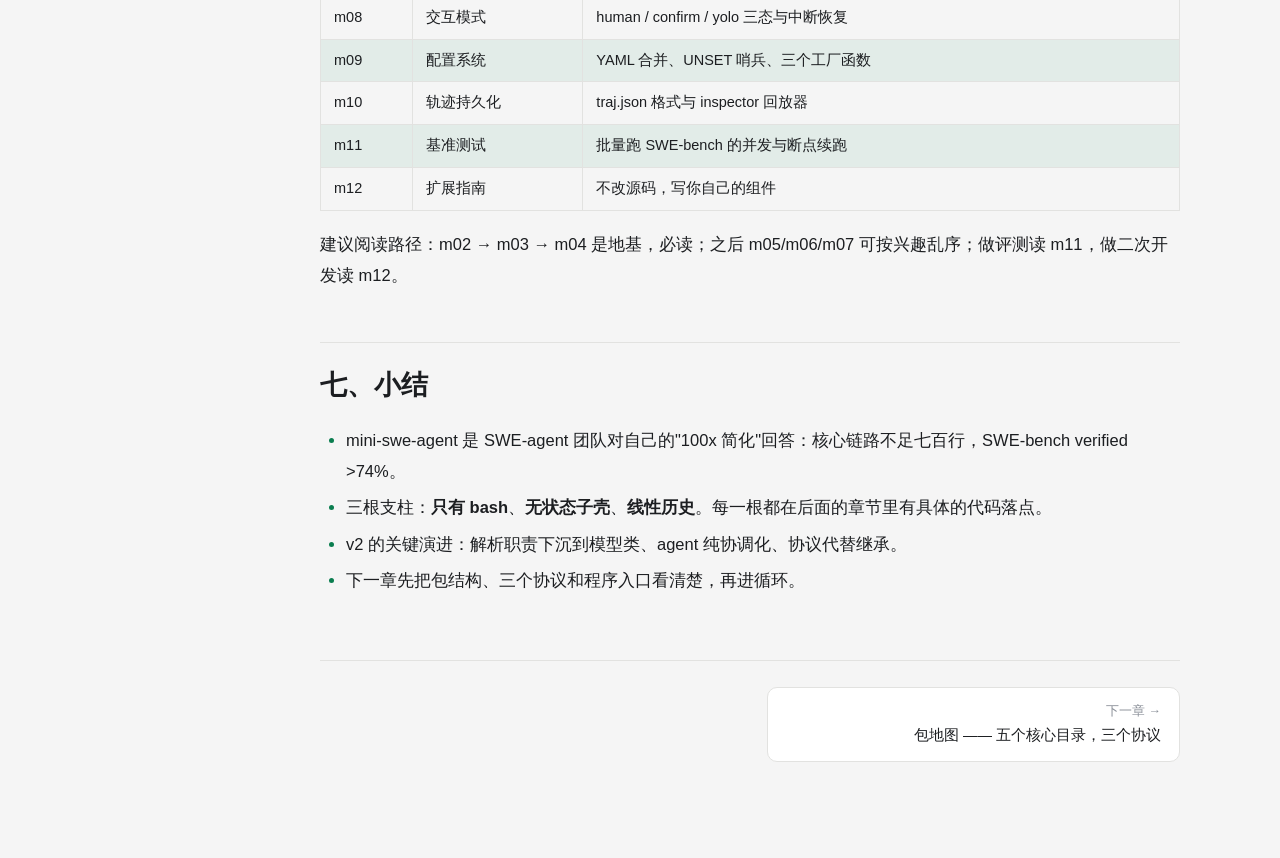
==== commit 97f0b685: "docs: 修正审核发现的 7 处事实错误与若干措辞/结构问题" ====
--- a/modules/m01-overview.html
+++ b/modules/m01-overview.html
@@ -34,7 +34,7 @@
   <div class="content">
 <h1>概览 —— 一百行代码，74% 的 SWE-bench</h1>
 <p class="meta">约 15 分钟读完</p><blockquote>
-<p>本书基于 mini-swe-agent <strong>v2.4.6</strong>（<code>src/minisweagent/__init__.py:11</code>）。所有源码引用均为仓库根目录相对路径加行号，可直接跳转核对。</p>
+<p>本章事实来源：<code>README.md</code>、<code>docs/advanced/v2_migration.md</code> 与整个 <code>src/minisweagent</code> 包。本书基于 <strong>v2.4.6</strong>（<code>src/minisweagent/__init__.py:11</code>），所有引用为仓库根目录相对路径加行号，可直接跳转核对。</p>
 </blockquote>
 <h2>一、引子：同一个团队，两次答案</h2>
 <p>2024 年，普林斯顿与斯坦福的团队做了 SWE-bench 和 SWE-agent，点燃了 coding agent 这把火。一年之后，他们问了自己一个问题（<code>README.md:21</code>）：</p>
@@ -141,7 +141,7 @@
 </tbody>
 </table></div>
 <p>README 说 agent 类"约 100 行"（<code>README.md:26</code>），指的是刨去配置类、序列化方法之后的有效逻辑。整个核心链路——入口、循环、模型、环境——加起来不到七百行，且<strong>没有任何重型框架依赖</strong>：没有 LangChain，没有工作流引擎，只有 litellm、pydantic、jinja2 这类单一职责的工具库（<code>pyproject.toml:33-48</code>）。</p>
-<p>项目结构五个目录，各管一件事：</p>
+<p>项目结构五个核心目录，各管一件事（<code>utils/</code> 是公共辅助，不算主格）：</p>
 <div class="codehilite"><pre><span></span><code>src/minisweagent/
 ├── __init__.py      # 三个协议（Model / Environment / Agent）+ 全局配置加载
 ├── agents/          # 控制流：循环怎么转
@@ -152,7 +152,7 @@
 └── utils/           # 日志、递归合并等小工具
 </code></pre></div>
 
-<p>记住这个五分法，后面每一章都落在其中一格上。</p>
+<p>记住这五个核心目录，后面每一章都落在其中一格上。</p>
 <h2>四、三根设计支柱</h2>
 <p>README 的动机部分（<code>README.md:38-54</code>）把设计哲学说得很直白，归纳为三根支柱。</p>
 <h3>4.1 支柱一：除了 bash，没有别的工具</h3>
@@ -192,8 +192,8 @@
 <tbody>
 <tr>
 <td>动作传递</td>
-<td>正则解析 <code>```mswea_bash_command</code> 代码块</td>
-<td>原生 tool call 为默认，textbased 保留为备选</td>
+<td>正则解析 <code>```bash</code> 代码块（<code>v2_migration.md:48</code>）</td>
+<td>原生 tool call 为默认，textbased 保留为备选（正则改用 <code>```mswea_bash_command</code>）</td>
 </tr>
 <tr>
 <td>动作解析职责</td>
@@ -242,7 +242,7 @@
 <tr>
 <td>m02</td>
 <td>包地图</td>
-<td>五个目录、三个协议、依赖与入口</td>
+<td>五个核心目录、三个协议、依赖与入口</td>
 </tr>
 <tr>
 <td>m03</td>
@@ -304,7 +304,7 @@
 <li>v2 的关键演进：解析职责下沉到模型类、agent 纯协调化、协议代替继承。</li>
 <li>下一章先把包结构、三个协议和程序入口看清楚，再进循环。</li>
 </ul>
-<div class="pager"><a class="next" href="m02-package-map.html"><span class="dir">下一章 →</span>包地图 —— 五个目录，三个协议</a></div>
+<div class="pager"><a class="next" href="m02-package-map.html"><span class="dir">下一章 →</span>包地图 —— 五个核心目录，三个协议</a></div>
   </div>
 </div>
 </div>
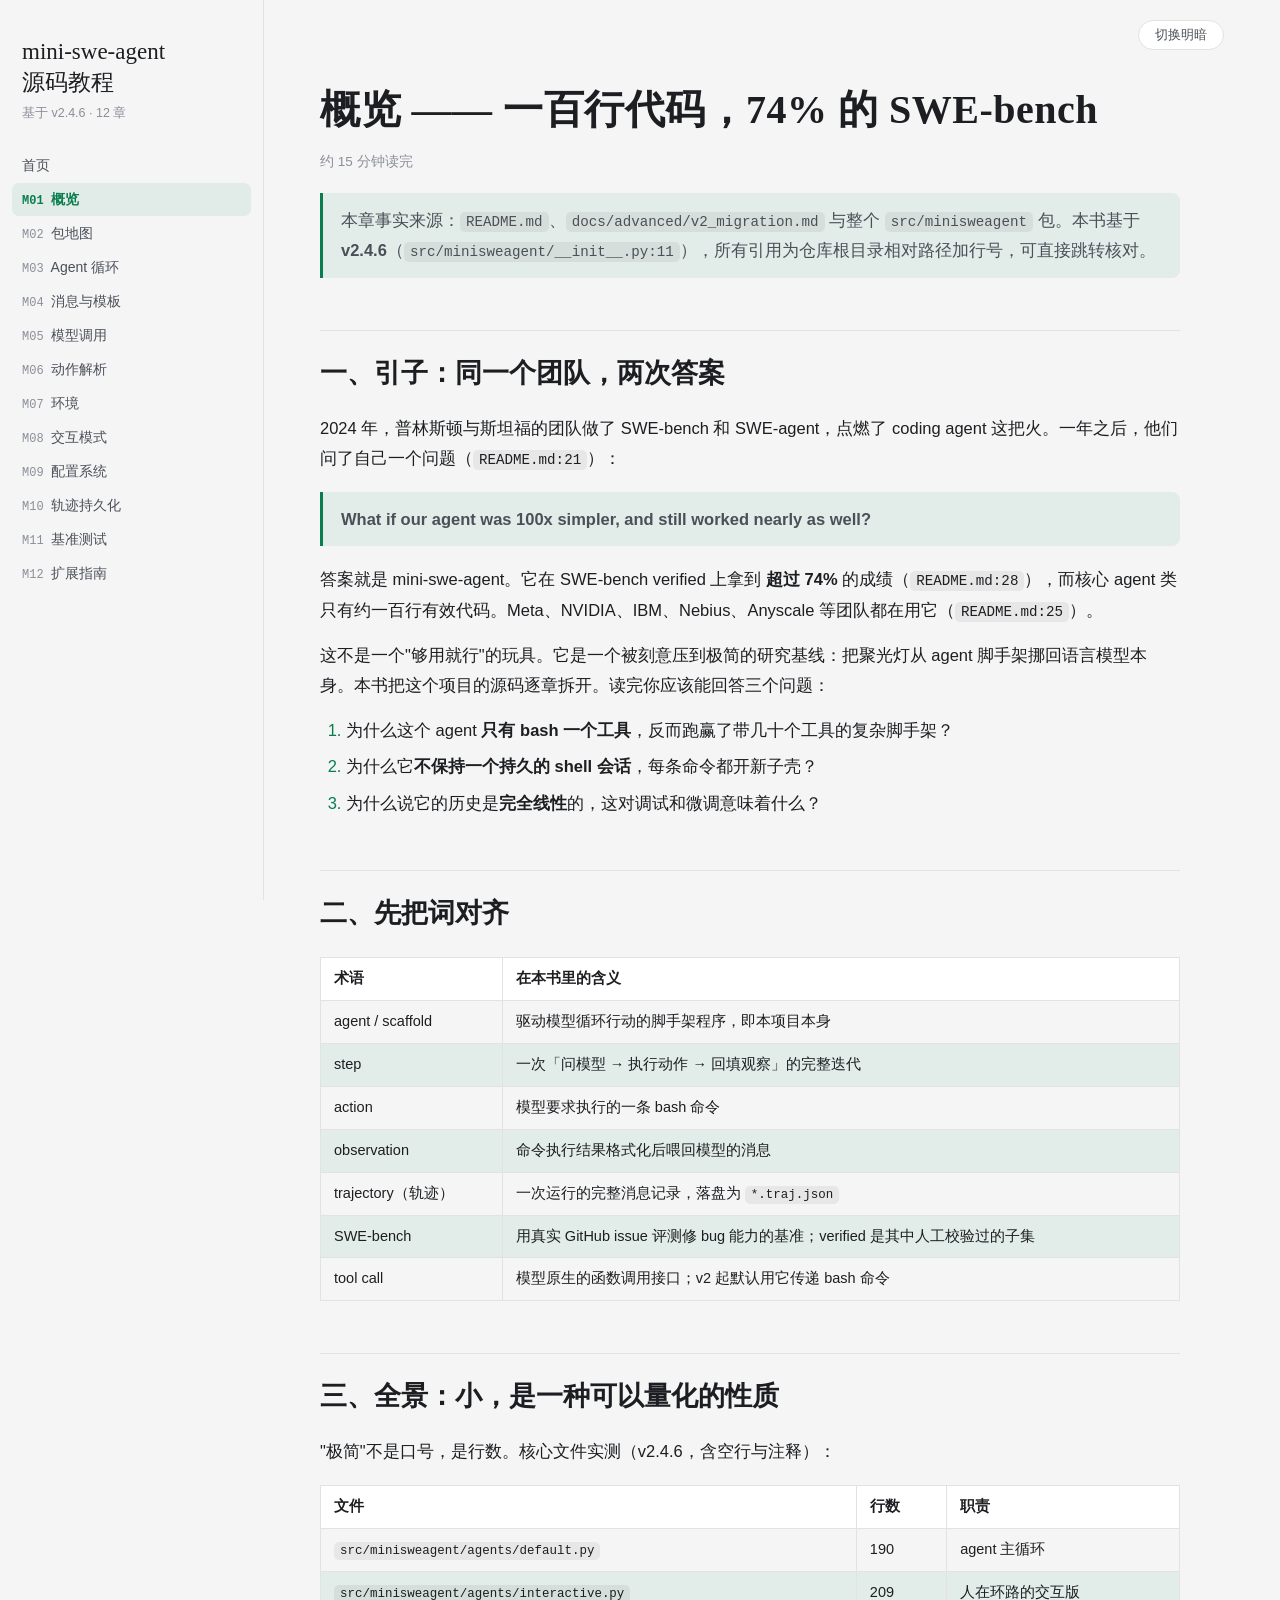
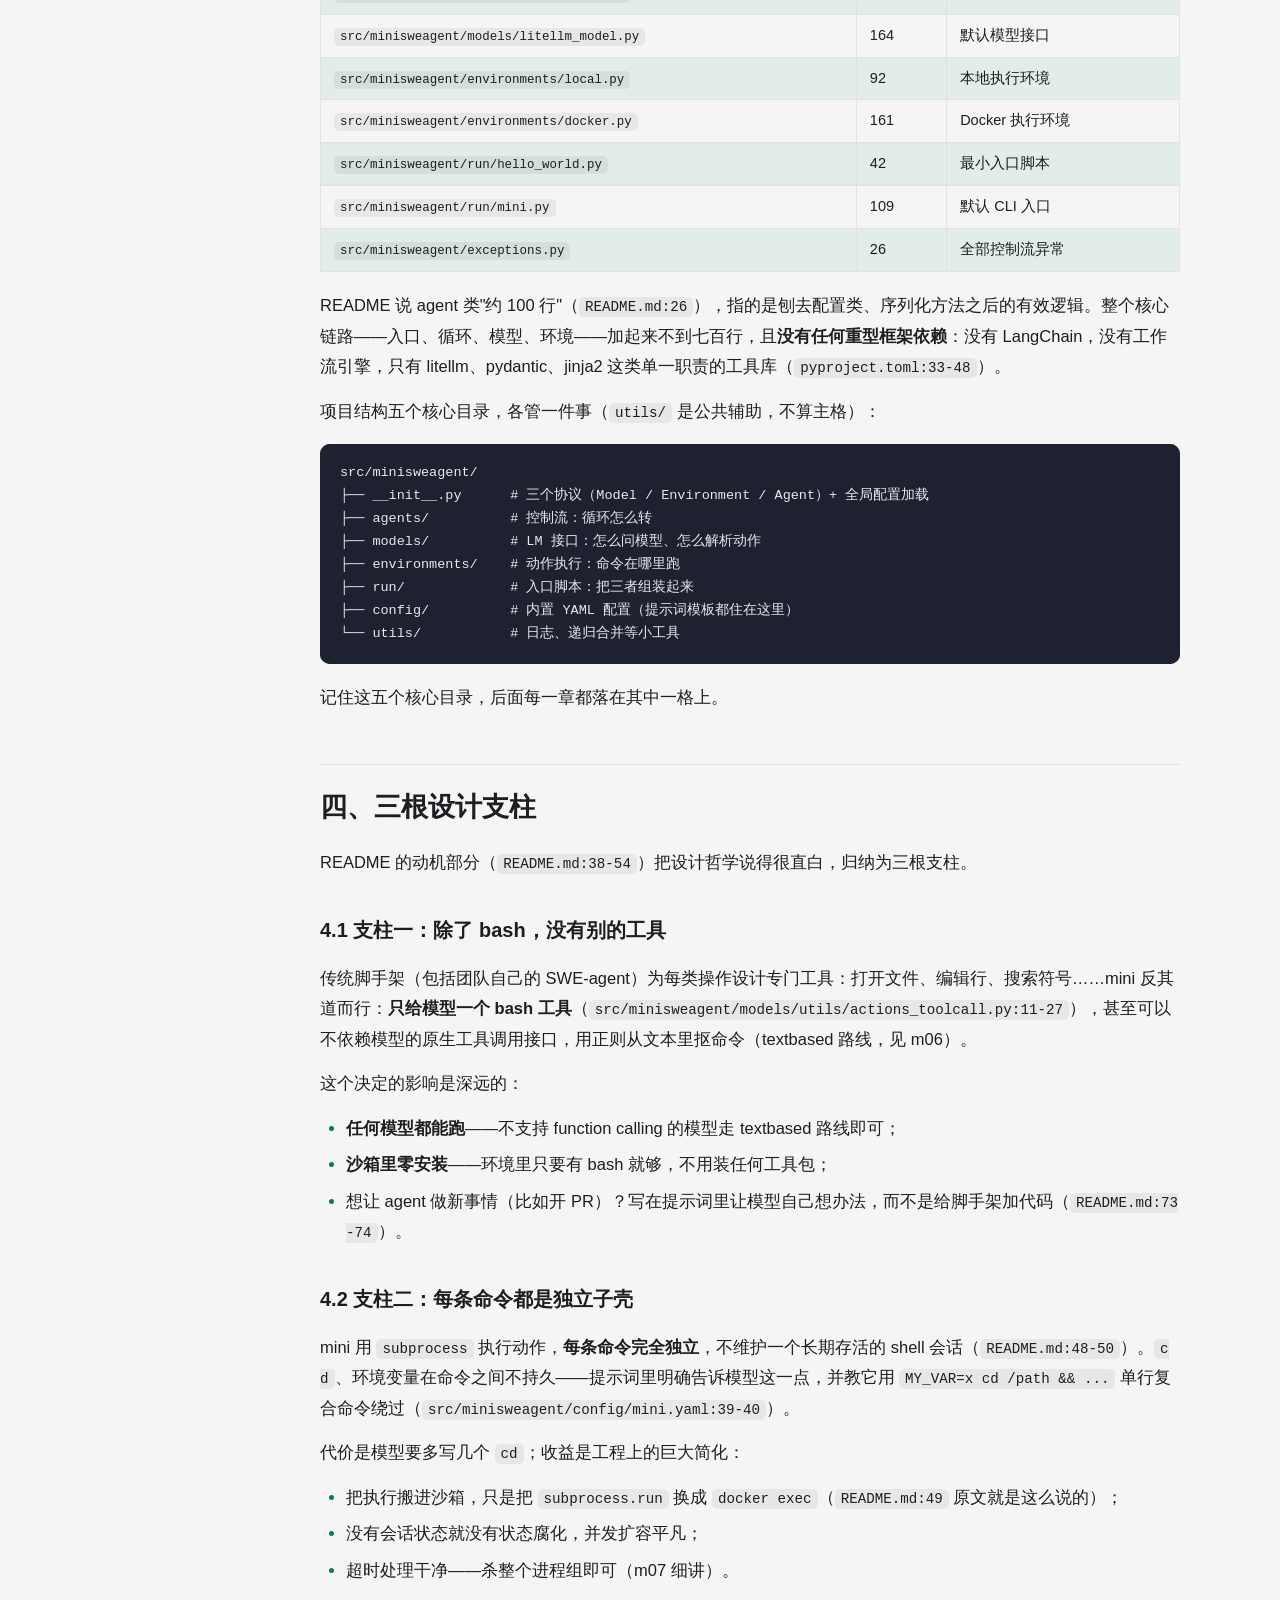
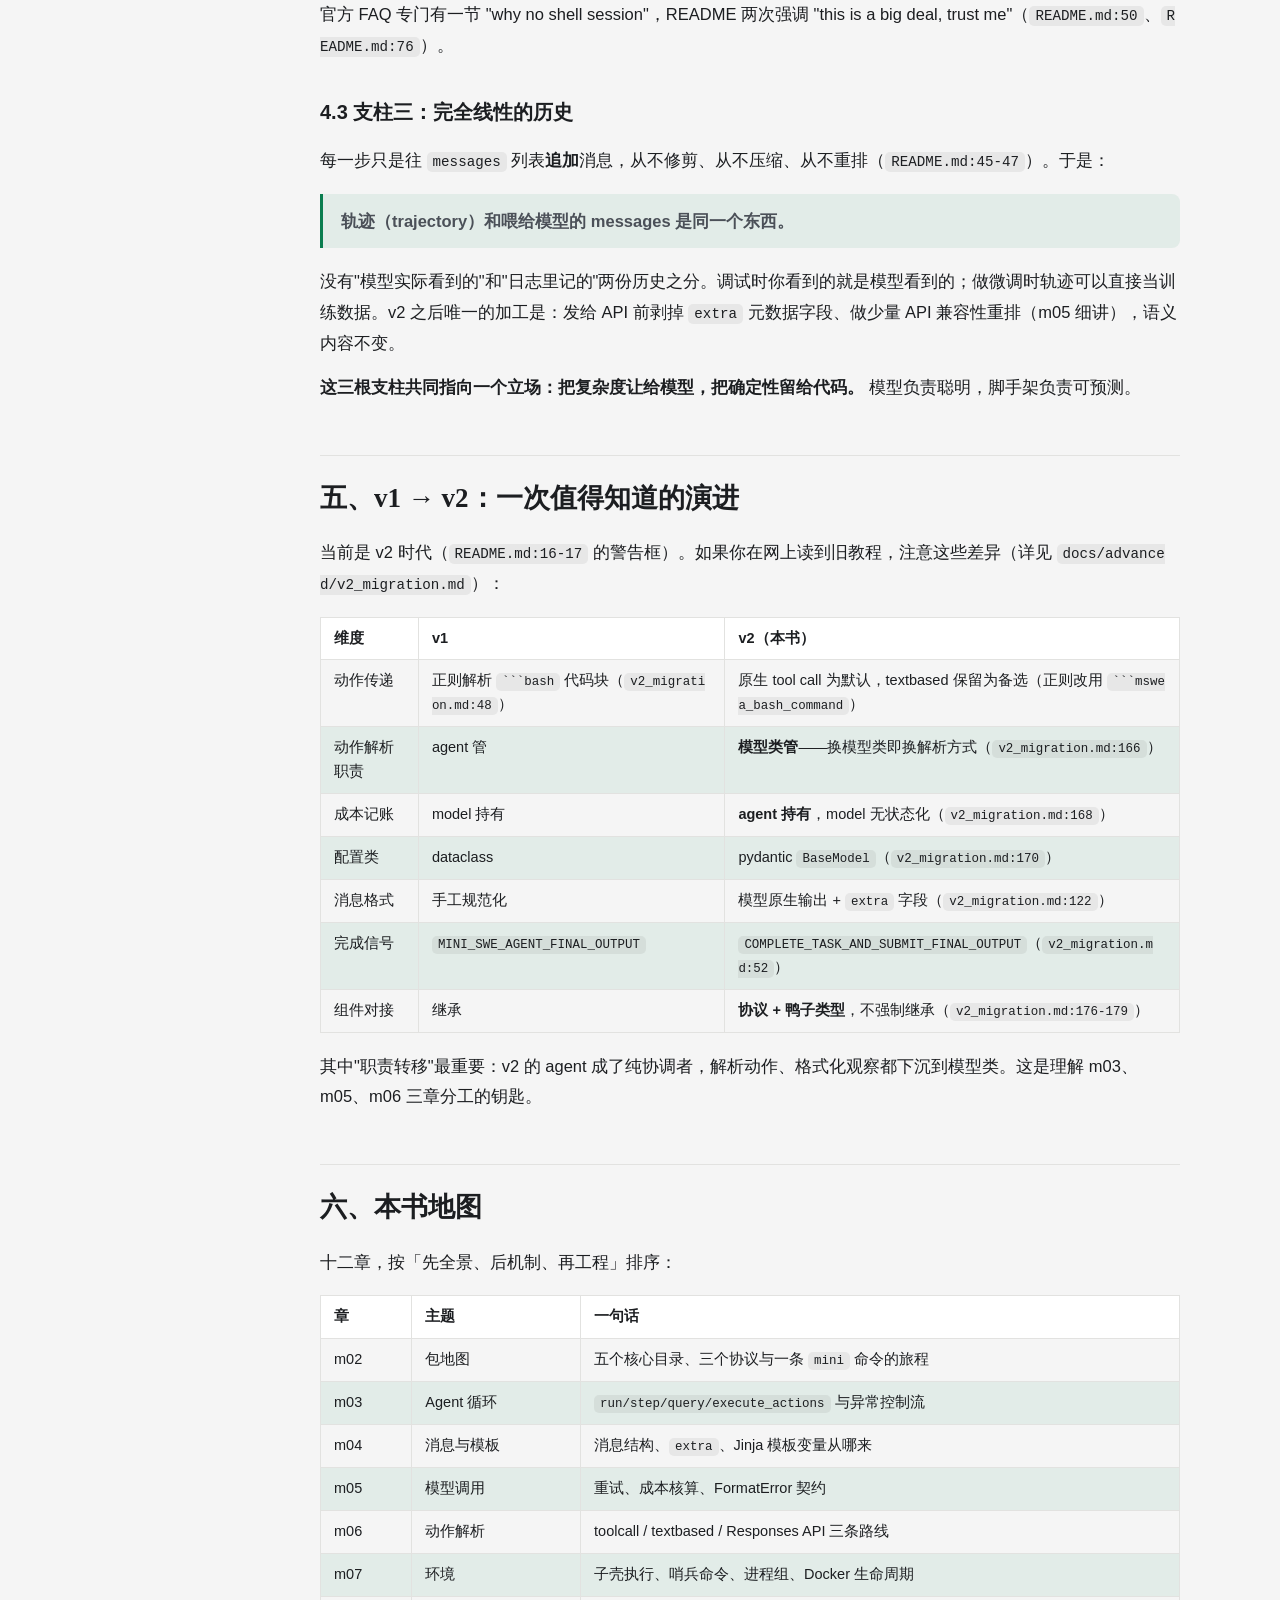
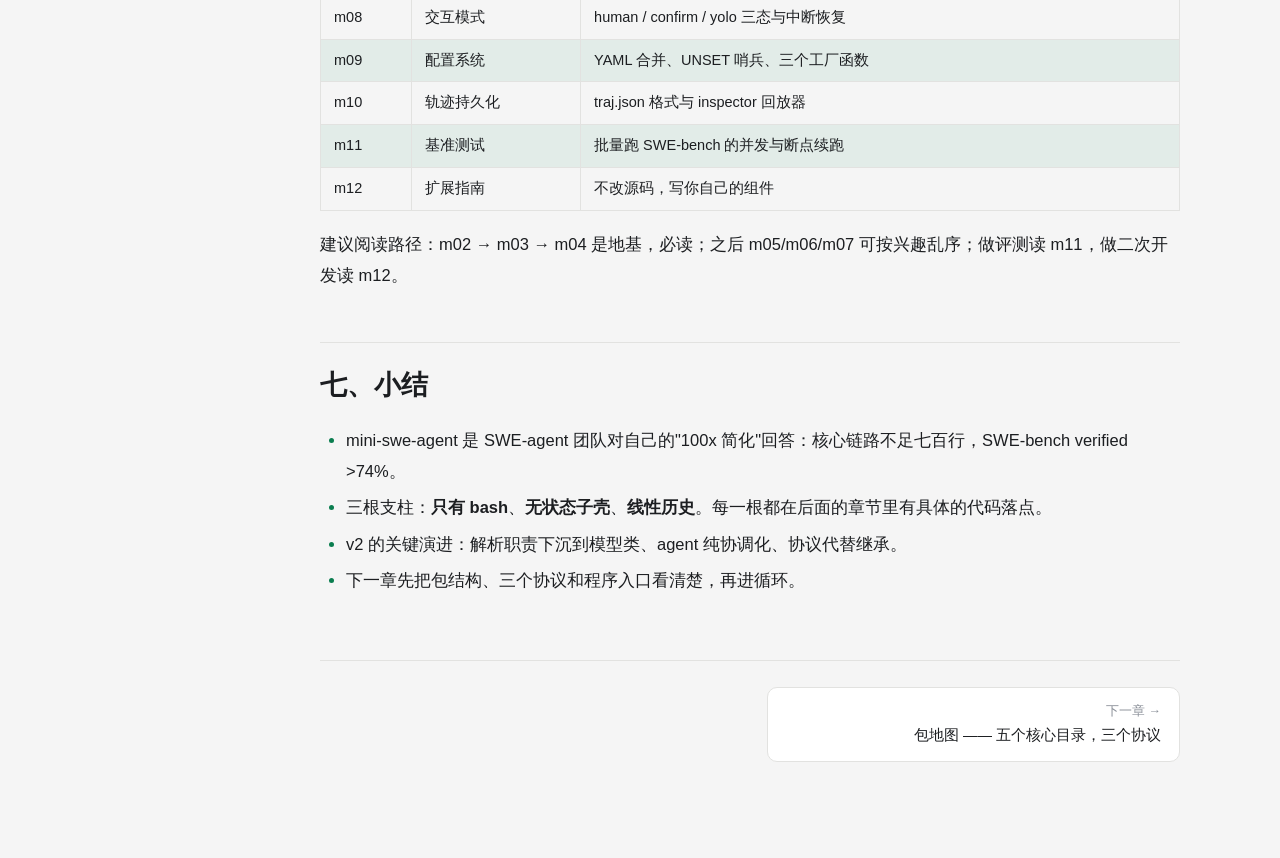
==== commit bd19006d: "docs: 扩写 m02 包地图，补一条 mini 命令的旅程与定位表" ====
--- a/modules/m01-overview.html
+++ b/modules/m01-overview.html
@@ -242,7 +242,7 @@
 <tr>
 <td>m02</td>
 <td>包地图</td>
-<td>五个核心目录、三个协议、依赖与入口</td>
+<td>五个核心目录、三个协议与一条 <code>mini</code> 命令的旅程</td>
 </tr>
 <tr>
 <td>m03</td>
